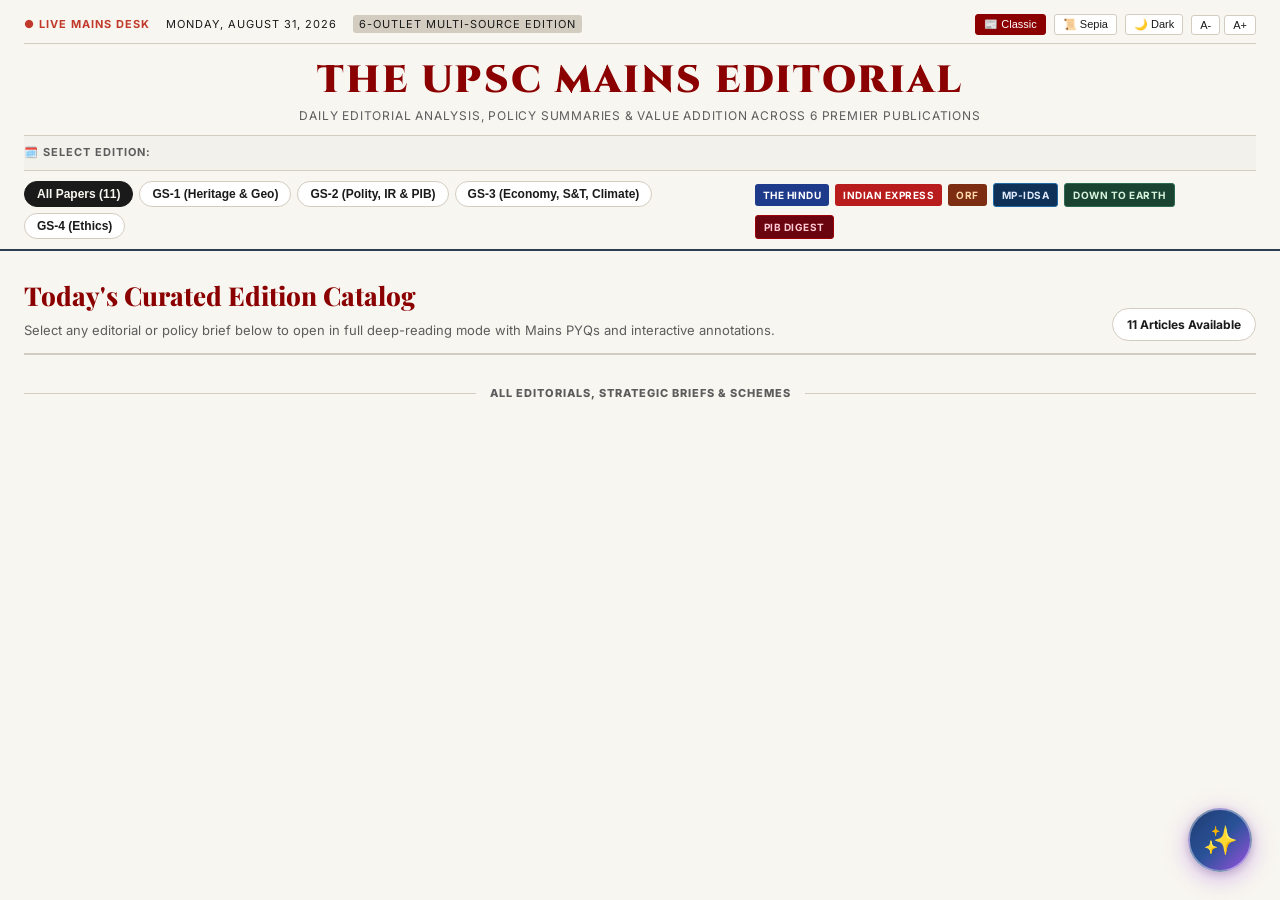
==== frontend/index.html @ e887e321 "Initial commit: UPSC Mains Editorial Desk (3,897 Prelims PYQs + 939 Mains PYQs + Multi-Source Desk)" ====
<!DOCTYPE html>
<html lang="en">
<head>
    <meta charset="UTF-8">
    <meta name="viewport" content="width=device-width, initial-scale=1.0">
    <title>THE UPSC EDITORIAL DESK | Mains Value-Addition Platform</title>
    <!-- Google Fonts: Editorial Serif & Clean Sans -->
    <link rel="preconnect" href="https://fonts.googleapis.com">
    <link rel="preconnect" href="https://fonts.gstatic.com" crossorigin>
    <link href="https://fonts.googleapis.com/css2?family=Cinzel:wght@700;900&family=Merriweather:ital,wght@0,300;0,400;0,700;1,300;1,400&family=Playfair+Display:ital,wght@0,600;0,800;0,900;1,400;1,600&family=Inter:wght@400;500;600;700&display=swap" rel="stylesheet">
    <link rel="stylesheet" href="css/styles.css">
</head>
<body class="theme-newsprint font-normal">

    <!-- Top Masthead Header -->
    <header class="masthead-container">
        <div class="masthead-top-bar">
            <div class="edition-info">
                <span class="live-indicator">● LIVE MAINS DESK</span>
                <span id="current-date">Monday, August 31, 2026</span>
                <span class="edition-tag">6-OUTLET MULTI-SOURCE EDITION</span>
            </div>
            <div class="theme-controls">
                <button class="theme-btn active" data-theme="newsprint" title="Clean Newsprint">📰 Classic</button>
                <button class="theme-btn" data-theme="sepia" title="Heritage Sepia">📜 Sepia</button>
                <button class="theme-btn" data-theme="dark" title="Midnight Dark">🌙 Dark</button>
                <div class="font-controls">
                    <button id="font-decrease" title="Decrease Font">A-</button>
                    <button id="font-increase" title="Increase Font">A+</button>
                </div>
            </div>
        </div>

        <div class="masthead-brand" id="brand-header" style="cursor: pointer;" title="Back to Home Page Catalog">
            <h1 class="newspaper-title">THE UPSC MAINS EDITORIAL</h1>
            <p class="newspaper-subtitle">Daily Editorial Analysis, Policy Summaries & Value Addition across 6 Premier Publications</p>
        </div>

        <!-- 📅 EDITION DATE CATEGORIZATION BAR -->
        <div class="date-archive-bar">
            <div class="date-archive-label">
                <span>🗓️ SELECT EDITION:</span>
            </div>
            <div class="date-tabs-container" id="date-tabs">
                <!-- Populated dynamically via app.js -->
            </div>
        </div>

        <!-- Filter & Navigation Bar -->
        <div class="masthead-nav-bar">
            <div class="gs-filter-chips">
                <button class="gs-chip active" data-gs="ALL">All Papers (<span id="total-articles-count">11</span>)</button>
                <button class="gs-chip" data-gs="GS-1">GS-1 (Heritage & Geo)</button>
                <button class="gs-chip" data-gs="GS-2">GS-2 (Polity, IR & PIB)</button>
                <button class="gs-chip" data-gs="GS-3">GS-3 (Economy, S&T, Climate)</button>
                <button class="gs-chip" data-gs="GS-4">GS-4 (Ethics)</button>
            </div>
            <div class="source-legend">
                <span class="legend-item"><span class="source-tag hindu">The Hindu</span></span>
                <span class="legend-item"><span class="source-tag ie">Indian Express</span></span>
                <span class="legend-item"><span class="source-tag orf">ORF</span></span>
                <span class="legend-item"><span class="source-tag idsa">MP-IDSA</span></span>
                <span class="legend-item"><span class="source-tag dte">Down To Earth</span></span>
                <span class="legend-item"><span class="source-tag pib">PIB Digest</span></span>
            </div>
        </div>
    </header>

    <!-- ======================================================== -->
    <!-- 🏠 VIEW 1: HOME PAGE CONTENT CATALOG LIST (DEFAULT)       -->
    <!-- ======================================================== -->
    <main id="catalog-view" class="catalog-container">
        
        <!-- Header Banner -->
        <div class="catalog-header-bar">
            <div class="catalog-title-group">
                <h2 class="catalog-heading" id="catalog-heading-date">Today's Curated Edition Catalog</h2>
                <p class="catalog-subheading">Select any editorial or policy brief below to open in full deep-reading mode with Mains PYQs and interactive annotations.</p>
            </div>
            <div class="catalog-stats-badge" id="catalog-stats-badge">
                <span>11 Articles Available</span>
            </div>
        </div>

        <!-- Hero Featured Card Slot -->
        <section id="hero-featured-card" class="hero-featured-section">
            <!-- Populated dynamically via JS -->
        </section>

        <!-- Multi-Source Editorial & Policy Grid -->
        <section class="catalog-grid-section">
            <div class="section-divider">
                <span class="divider-text">ALL EDITORIALS, STRATEGIC BRIEFS & SCHEMES</span>
            </div>
            <div id="catalog-cards-grid" class="catalog-cards-grid">
                <!-- Populated dynamically via JS -->
            </div>
        </section>
    </main>

    <!-- ======================================================== -->
    <!-- 📖 VIEW 2: FULL ARTICLE READER MODE (OPENED ON CLICK)     -->
    <!-- ======================================================== -->
    <main id="reader-view" class="reader-container" style="display: none;">
        
        <!-- Back to Catalog Navigation Bar -->
        <div class="reader-nav-header">
            <button id="back-to-catalog-btn" class="back-btn">
                <span>← Back to Edition Catalog</span>
            </button>
            <div class="reader-breadcrumbs">
                <span id="reader-breadcrumb-source">The Hindu</span> / 
                <span id="reader-breadcrumb-gs">GS-2</span>
            </div>
            <div class="reader-quick-actions">
                <button id="toggle-reader-dock-btn" class="drawer-toggle-btn">📑 Mains Dock (<span id="pyq-count-badge">3</span> PYQs)</button>
            </div>
        </div>

        <div class="reader-content-layout">
            
            <!-- Center: Full Article Body -->
            <article class="reader-main-column">
                <div class="article-header">
                    <div class="reader-top-meta">
                        <span id="reader-source-tag" class="source-tag hindu">The Hindu</span>
                        <div class="gs-badge-pill gs-2" id="lead-gs-badge">GS-2: International Relations</div>
                    </div>
                    <h1 class="lead-headline" id="lead-title">Loading editorial...</h1>
                    <h2 class="lead-subdeck" id="lead-subtitle"></h2>
                    <div class="article-byline">
                        <span class="byline-author" id="lead-author"></span>
                        <span class="byline-source" id="lead-source"></span>
                        <span class="byline-date" id="lead-date"></span>
                    </div>
                </div>

                <!-- Body Content -->
                <div class="editorial-body" id="lead-content">
                    <!-- Paragraphs rendered with in-line interactive hover annotations -->
                </div>

                <!-- Bottom Navigation -->
                <div class="reader-bottom-nav">
                    <button id="prev-article-btn" class="nav-article-btn">← Previous Article</button>
                    <button id="reader-back-btn-bottom" class="nav-article-btn center-back">Return to Catalog Index</button>
                    <button id="next-article-btn" class="nav-article-btn">Next Article →</button>
                </div>
            </article>

            <!-- Right: Mains Value-Addition Dock -->
            <aside class="reader-enrichment-dock" id="mains-dock">
                
                <!-- Tab Controls -->
                <div class="dock-tabs">
                    <button class="dock-tab active" data-tab="pyqs">🎯 Mains PYQs</button>
                    <button class="dock-tab" data-tab="prelims">💡 Prelims MCQs</button>
                    <button class="dock-tab" data-tab="answers">✍️ Model Answer</button>
                    <button class="dock-tab" data-tab="stats">📊 Key Data</button>
                    <button class="dock-tab" data-tab="notes">📝 Notes</button>
                </div>

                <div class="dock-content-pane">
                    
                    <!-- TAB 1: Linked Mains PYQs -->
                    <div class="dock-pane active" id="pane-pyqs">
                        <div class="pane-header">
                            <span class="pane-title">Directly Linked Mains PYQs (2013-2025)</span>
                        </div>
                        <div id="dock-pyq-list" class="pyq-items-container">
                            <!-- Injected dynamically -->
                        </div>
                    </div>

                    
                    <!-- TAB: Matching Prelims MCQs -->
                    <div class="dock-pane" id="pane-prelims">
                        <div class="pane-header">
                            <span class="pane-title">Matching Prelims PYQs (1995–2025)</span>
                        </div>
                        <div id="dock-prelims-list" class="pyq-items-container">
                            <!-- Injected dynamically via Hybrid Search -->
                        </div>
                    </div>

                    <!-- TAB 2: Mains Answer Framework -->
                    <div class="dock-pane" id="pane-answers">
                        <div class="pane-header">
                            <span class="pane-title">150 / 250-Word Mains Framework</span>
                        </div>
                        <div class="answer-framework-box">
                            <div class="framework-section">
                                <h4 class="fw-title">🎯 Introduction (Definition / Context):</h4>
                                <p class="fw-text" id="fw-intro">Highlight the core geopolitical/constitutional issue citing current context.</p>
                            </div>
                            <div class="framework-section">
                                <h4 class="fw-title">⚖️ Arguments in Favor / Key Drivers:</h4>
                                <ul class="fw-list" id="fw-args">
                                    <li>Strategic necessity of multi-alignment and domestic capacity building.</li>
                                    <li>Institutional resilience against asymmetric dependency.</li>
                                </ul>
                            </div>
                            <div class="framework-section">
                                <h4 class="fw-title">⚠️ Counter-Arguments / Challenges:</h4>
                                <ul class="fw-list" id="fw-challenges">
                                    <li>Industrial fragmentation and fiscal bottlenecks.</li>
                                </ul>
                            </div>
                            <div class="framework-section">
                                <h4 class="fw-title">🚀 Way Forward (Committee / Policy Hook):</h4>
                                <p class="fw-text" id="fw-wayforward">Harmonize multilateral partnerships with proactive indigenization.</p>
                            </div>
                        </div>
                    </div>

                    <!-- TAB 3: Curated Statistics & Data Points -->
                    <div class="dock-pane" id="pane-stats">
                        <div class="pane-header">
                            <span class="pane-title">Factual Citations & Quotes</span>
                        </div>
                        <div id="dock-stats-list" class="stats-items-container">
                            <!-- Injected dynamically -->
                        </div>
                    </div>

                    <!-- TAB 4: Personal Aspirant Notes -->
                    <div class="dock-pane" id="pane-notes">
                        <div class="pane-header">
                            <span class="pane-title">Personal Value Addition Notes</span>
                        </div>
                        <textarea id="note-input" placeholder="Jot down quotes, committee references, or exam hooks from this editorial..." rows="4"></textarea>
                        <button id="save-note-btn" class="save-note-action">Save to Revision Vault</button>
                        <div id="saved-notes-list" class="saved-notes-container"></div>
                    </div>
                </div>
            </aside>
        </div>
    </main>

    <!-- Floating Definition Popover (for in-line hover engine) -->
    <div id="concept-popover" class="concept-popover-card" style="display: none;">
        <div class="popover-header">
            <span class="popover-tag" id="popover-category">CONCEPT</span>
            <span class="popover-term" id="popover-term">Term</span>
        </div>
        <p class="popover-def" id="popover-def">Definition</p>
        <div class="popover-upsc-box">
            <span class="upsc-label">UPSC Mains Context:</span>
            <p class="popover-context" id="popover-context"></p>
        </div>
    </div>

    <!-- Floating Text Selection Toolbar -->
    <div id="selection-toolbar" class="selection-toolbar-menu" style="display: none;">
        <button class="toolbar-btn" id="tool-explain" title="Explain Concept">💡 Explain</button>
        <button class="toolbar-btn" id="tool-highlight" title="Highlight Yellow">🖍️ Highlight</button>
        <button class="toolbar-btn" id="tool-answer" title="Draft Answer">✍️ 150-Word Answer</button>
        <button class="toolbar-btn" id="tool-note" title="Add Note">📝 Note</button>
    </div>

    
    <!-- 🌟 BIG ROUND ANDROID-GEMINI STYLE AI ACTION BUTTON (FAB) -->
    <div id="gemini-dossier-fab" class="gemini-round-fab" title="Generate AIR-1 Topper Answer Dossier">
        <div class="fab-sparkle-icon">✨</div>
        <span class="fab-hover-text">AIR-1 AI Dossier</span>
    </div>

    <!-- 📑 SLIDE-IN AI TOPPER DOSSIER MODAL -->
    <div id="ai-dossier-modal" class="ai-modal-overlay" style="display: none;">
        <div class="ai-modal-card">
            <div class="ai-modal-header">
                <div class="modal-title-group">
                    <span class="ai-badge-glowing">✨ CHIEF EXAMINER AI</span>
                    <h3 class="modal-main-title">AIR-1 UPSC Mains Answer & Enrichment Dossier</h3>
                </div>
                <div class="modal-action-buttons">
                    <button id="download-dossier-pdf-btn" class="modal-action-btn pdf-btn" title="Download Printable PDF">📥 Download 1-Page PDF</button>
                    <button id="close-dossier-modal-btn" class="modal-action-btn close-btn" title="Close">✕</button>
                </div>
            </div>
            <div class="ai-modal-body" id="dossier-result-content">
                <!-- Injected via AiDossierEngine -->
            </div>
        </div>
    </div>

    
    <!-- 📊 SLEEK AI TOKEN USAGE & QUOTA ANALYTICS DASHBOARD MODAL -->
    <div id="token-dashboard-modal" class="ai-modal-overlay" style="display: none;">
        <div class="ai-modal-card token-dashboard-card">
            <div class="ai-modal-header">
                <div class="modal-title-group">
                    <span class="ai-badge-glowing">📊 REAL-TIME AI ANALYTICS</span>
                    <h3 class="modal-main-title">Gemini AI Token & Quota Consumption Dashboard</h3>
                </div>
                <div class="modal-action-buttons">
                    <button id="reset-token-log-btn" class="modal-action-btn close-btn" title="Reset History">🗑️ Reset Log</button>
                    <button id="close-token-modal-btn" class="modal-action-btn" title="Close">✕</button>
                </div>
            </div>
            <div class="ai-modal-body">
                
                <!-- Stat Metric Cards -->
                <div class="token-stats-grid">
                    <div class="token-stat-card">
                        <span class="stat-card-label">🔥 Total Tokens Used</span>
                        <div class="stat-card-val" id="stat-total-tokens">0</div>
                        <span class="stat-card-sub">Cumulative across summaries</span>
                    </div>
                    <div class="token-stat-card">
                        <span class="stat-card-label">📥 Prompt / Input Tokens</span>
                        <div class="stat-card-val" id="stat-prompt-tokens">0</div>
                        <span class="stat-card-sub">Editorial text & syllabus RAG</span>
                    </div>
                    <div class="token-stat-card">
                        <span class="stat-card-label">📤 Output / Generated</span>
                        <div class="stat-card-val" id="stat-output-tokens">0</div>
                        <span class="stat-card-sub">AIR-1 Model Answer words</span>
                    </div>
                    <div class="token-stat-card highlight">
                        <span class="stat-card-label">🛡️ pgvector RAG Saved</span>
                        <div class="stat-card-val text-green" id="stat-saved-tokens">0</div>
                        <span class="stat-card-sub">Tokens saved via local vector DB</span>
                    </div>
                    <div class="token-stat-card">
                        <span class="stat-card-label">💰 Estimated Cost</span>
                        <div class="stat-card-val text-blue" id="stat-est-cost">$0.00000</div>
                        <span class="stat-card-sub">Gemini 1.5 Flash standard tier</span>
                    </div>
                </div>

                <!-- Daily Free Quota Bar -->
                <div class="quota-progress-container">
                    <div class="quota-header">
                        <span class="quota-title">⚡ Daily Gemini Quota Consumption</span>
                        <span class="quota-percent" id="stat-quota-text">0.00% of 1,000,000 Daily Limit</span>
                    </div>
                    <div class="progress-track">
                        <div class="progress-fill" id="stat-quota-bar" style="width: 1%;"></div>
                    </div>
                </div>

                <!-- History Table -->
                <div class="history-table-section">
                    <h4 class="table-section-title">📜 Per-Summary Token Audit History:</h4>
                    <div class="table-responsive-box">
                        <table class="token-history-table">
                            <thead>
                                <tr>
                                    <th>Timestamp</th>
                                    <th>Editorial / Target Topic</th>
                                    <th style="text-align:right;">Input</th>
                                    <th style="text-align:right;">Output</th>
                                    <th style="text-align:right;">Total</th>
                                    <th>Engine Mode</th>
                                </tr>
                            </thead>
                            <tbody id="token-history-tbody">
                                <!-- Dynamic rows -->
                            </tbody>
                        </table>
                    </div>
                </div>

            </div>
        </div>
    </div>

    <!-- Scripts -->
    <script src="js/api.js"></script>
    <script src="js/hoverEngine.js"></script>
    <script src="js/mainsDrawer.js"></script>
    <script src="js/readerEngine.js"></script>
    <script src="js/aiConfig.js"></script>
    <script src="js/aiTokenTracker.js"></script>
    <script src="js/aiDossierEngine.js"></script>
    <script src="js/app.js"></script>
</body>
</html>
---- frontend/css/styles.css ----
/* ==========================================================================
   THE UPSC EDITORIAL DESK — MASTER STYLESHEET
   Styles for:
     1. Date Archive Tabs & GS Paper Navigation
     2. Home Content Catalog Grid View (Default)
     3. Dedicated Article Reader View (Opened on Click)
     4. In-Line Interactive Concept Annotations & Popovers
     5. Right Mains Value-Addition Dock
   ========================================================================== */

:root {
    --bg-page: #f8f6f0;
    --bg-card: #ffffff;
    --bg-card-hover: #faf8f3;
    --text-main: #1a1a1a;
    --text-muted: #5c5c5c;
    --text-subdeck: #383838;
    --border-main: #d3ccc0;
    --border-light: #e5dfd5;
    --border-accent: #2c3e50;
    
    --primary-color: #8b0000;      /* Deep Editorial Crimson */
    --accent-gold: #b38600;
    --accent-blue: #1e3a8a;
    --accent-green: #14532d;
    --accent-navy: #0f3057;

    --font-headline: 'Playfair Display', Georgia, serif;
    --font-masthead: 'Cinzel', Times, serif;
    --font-body: 'Merriweather', Georgia, serif;
    --font-sans: 'Inter', -apple-system, BlinkMacSystemFont, "Segoe UI", Roboto, sans-serif;
}

/* Theme: Heritage Sepia */
body.theme-sepia {
    --bg-page: #f4ecd8;
    --bg-card: #fdf6e2;
    --bg-card-hover: #f7eed2;
    --text-main: #2b261f;
    --text-muted: #6b6357;
    --border-main: #d8cca8;
}

/* Theme: Midnight Dark */
body.theme-dark {
    --bg-page: #12161a;
    --bg-card: #1b2127;
    --bg-card-hover: #222a32;
    --text-main: #e2e8f0;
    --text-muted: #94a3b8;
    --text-subdeck: #cbd5e1;
    --border-main: #334155;
    --border-light: #1e293b;
    --border-accent: #64748b;
    --primary-color: #f87171;
}

/* Base Global Reset */
* {
    box-sizing: border-box;
    margin: 0;
    padding: 0;
}

body {
    background-color: var(--bg-page);
    color: var(--text-main);
    font-family: var(--font-sans);
    line-height: 1.6;
    transition: background-color 0.25s ease, color 0.25s ease;
}

/* ==========================================================================
   MASTHEAD & HEADER
   ========================================================================== */
.masthead-container {
    max-width: 1380px;
    margin: 0 auto;
    padding: 14px 24px 0;
    border-bottom: 2px solid var(--border-accent);
}

.masthead-top-bar {
    display: flex;
    justify-content: space-between;
    align-items: center;
    padding-bottom: 8px;
    border-bottom: 1px solid var(--border-main);
    font-size: 11px;
    letter-spacing: 1px;
    text-transform: uppercase;
}

.live-indicator {
    color: #c0392b;
    font-weight: 700;
    margin-right: 12px;
    animation: blinker 1.8s linear infinite;
}

@keyframes blinker {
    50% { opacity: 0.3; }
}

.edition-tag {
    margin-left: 12px;
    padding: 2px 6px;
    background: var(--border-main);
    border-radius: 3px;
}

.theme-controls {
    display: flex;
    align-items: center;
    gap: 8px;
}

.theme-btn, .font-controls button {
    background: var(--bg-card);
    border: 1px solid var(--border-main);
    color: var(--text-main);
    padding: 3px 8px;
    font-size: 11px;
    border-radius: 3px;
    cursor: pointer;
}

.theme-btn.active {
    background: var(--primary-color);
    color: #ffffff;
    border-color: var(--primary-color);
}

.masthead-brand {
    text-align: center;
    padding: 16px 0 10px;
}

.newspaper-title {
    font-family: var(--font-masthead);
    font-size: 38px;
    font-weight: 900;
    letter-spacing: 2px;
    color: var(--primary-color);
    line-height: 1.1;
}

.newspaper-subtitle {
    font-family: var(--font-sans);
    font-size: 12px;
    color: var(--text-muted);
    letter-spacing: 0.8px;
    margin-top: 4px;
    text-transform: uppercase;
}

/* 📅 Date Archive Tabs Bar */
.date-archive-bar {
    display: flex;
    align-items: center;
    gap: 12px;
    padding: 8px 0;
    border-top: 1px solid var(--border-main);
    border-bottom: 1px solid var(--border-main);
    background: rgba(0,0,0,0.02);
}

.date-archive-label {
    font-size: 11px;
    font-weight: 700;
    letter-spacing: 1px;
    color: var(--text-muted);
    white-space: nowrap;
}

.date-tabs-container {
    display: flex;
    gap: 8px;
    overflow-x: auto;
    padding-bottom: 2px;
}

.date-tab {
    display: inline-flex;
    align-items: center;
    gap: 6px;
    padding: 4px 12px;
    background: var(--bg-card);
    border: 1px solid var(--border-main);
    border-radius: 16px;
    font-size: 11px;
    cursor: pointer;
    transition: all 0.2s ease;
    white-space: nowrap;
    color: var(--text-main);
}

.date-tab.active {
    background: var(--primary-color);
    color: #ffffff;
    border-color: var(--primary-color);
    font-weight: 700;
}

.date-tab .tab-count {
    background: rgba(0,0,0,0.1);
    padding: 1px 6px;
    border-radius: 10px;
    font-size: 10px;
}

.date-tab.active .tab-count {
    background: rgba(255,255,255,0.25);
    color: #ffffff;
}

/* Nav & Filter Bar */
.masthead-nav-bar {
    display: flex;
    justify-content: space-between;
    align-items: center;
    padding: 10px 0;
}

.gs-filter-chips {
    display: flex;
    gap: 6px;
    flex-wrap: wrap;
}

.gs-chip {
    padding: 5px 12px;
    background: var(--bg-card);
    border: 1px solid var(--border-main);
    border-radius: 14px;
    font-size: 12px;
    font-weight: 600;
    color: var(--text-main);
    cursor: pointer;
    transition: all 0.2s ease;
}

.gs-chip.active {
    background: var(--text-main);
    color: var(--bg-page);
    border-color: var(--text-main);
}

.source-legend {
    display: flex;
    gap: 6px;
    align-items: center;
    flex-wrap: wrap;
}

/* Source Badges */
.source-tag {
    font-size: 10px;
    font-weight: 700;
    padding: 3px 8px;
    border-radius: 3px;
    text-transform: uppercase;
    letter-spacing: 0.5px;
    display: inline-block;
}

.source-tag.hindu { background: #1e3a8a; color: #ffffff; }
.source-tag.ie { background: #b91c1c; color: #ffffff; }
.source-tag.orf { background: #7c2d12; color: #fed7aa; }
.source-tag.idsa { background: #0f3057; color: #e0eafc; border: 1px solid #1f6aa5; }
.source-tag.dte { background: #1b4332; color: #d8f3dc; border: 1px solid #2d6a4f; }
.source-tag.pib { background: #6a040f; color: #ffccd5; border: 1px solid #9d0208; }

/* GS Badge Pills */
.gs-badge-pill {
    display: inline-block;
    padding: 3px 8px;
    border-radius: 3px;
    font-size: 11px;
    font-weight: 700;
    text-transform: uppercase;
    letter-spacing: 0.5px;
    margin-right: 6px;
}

.gs-badge-pill.gs1 { background: #e0e7ff; color: #3730a3; }
.gs-badge-pill.gs2 { background: #dbeafe; color: #1e40af; }
.gs-badge-pill.gs3 { background: #dcfce7; color: #166534; }
.gs-badge-pill.gs4 { background: #fef3c7; color: #92400e; }

/* ==========================================================================
   🏠 VIEW 1: HOME CONTENT CATALOG GRID
   ========================================================================== */
.catalog-container {
    max-width: 1380px;
    margin: 24px auto 60px;
    padding: 0 24px;
}

.catalog-header-bar {
    display: flex;
    justify-content: space-between;
    align-items: flex-end;
    margin-bottom: 20px;
    padding-bottom: 12px;
    border-bottom: 2px solid var(--border-main);
}

.catalog-heading {
    font-family: var(--font-headline);
    font-size: 26px;
    font-weight: 800;
    color: var(--primary-color);
}

.catalog-subheading {
    font-size: 13px;
    color: var(--text-muted);
    margin-top: 4px;
}

.catalog-stats-badge {
    background: var(--bg-card);
    border: 1px solid var(--border-main);
    padding: 6px 14px;
    border-radius: 20px;
    font-size: 12px;
    font-weight: 700;
    color: var(--text-main);
}

/* Hero Feature Card */
.hero-featured-section {
    margin-bottom: 30px;
}

.hero-card {
    background: var(--bg-card);
    border: 2px solid var(--border-main);
    border-radius: 6px;
    padding: 28px 32px;
    cursor: pointer;
    transition: transform 0.2s ease, box-shadow 0.2s ease, border-color 0.2s ease;
    box-shadow: 0 3px 12px rgba(0,0,0,0.04);
}

.hero-card:hover {
    transform: translateY(-2px);
    box-shadow: 0 8px 24px rgba(0,0,0,0.08);
    border-color: var(--primary-color);
}

.hero-top-badges {
    display: flex;
    align-items: center;
    gap: 10px;
    margin-bottom: 12px;
}

.hero-tag-lead {
    background: #d97706;
    color: #ffffff;
    font-size: 10px;
    font-weight: 800;
    padding: 3px 8px;
    border-radius: 3px;
    letter-spacing: 0.8px;
}

.hero-headline {
    font-family: var(--font-headline);
    font-size: 32px;
    font-weight: 900;
    line-height: 1.25;
    margin-bottom: 10px;
    color: var(--text-main);
}

.hero-subdeck {
    font-family: var(--font-body);
    font-size: 16px;
    font-style: italic;
    color: var(--text-subdeck);
    margin-bottom: 16px;
    line-height: 1.5;
}

.hero-snippet {
    font-family: var(--font-sans);
    font-size: 14px;
    color: var(--text-muted);
    line-height: 1.6;
    margin-bottom: 18px;
}

.hero-byline-bar {
    display: flex;
    justify-content: space-between;
    align-items: center;
    padding-top: 14px;
    border-top: 1px solid var(--border-light);
    font-size: 12px;
    color: var(--text-muted);
}

.read-action-link {
    font-weight: 700;
    color: var(--primary-color);
    display: flex;
    align-items: center;
    gap: 4px;
}

/* Multi-Card Grid */
.section-divider {
    display: flex;
    align-items: center;
    margin: 24px 0 18px;
}

.section-divider::before, .section-divider::after {
    content: "";
    flex: 1;
    height: 1px;
    background: var(--border-main);
}

.divider-text {
    padding: 0 14px;
    font-size: 11px;
    font-weight: 800;
    letter-spacing: 1px;
    color: var(--text-muted);
}

.catalog-cards-grid {
    display: grid;
    grid-template-columns: repeat(auto-fill, minmax(380px, 1fr));
    gap: 20px;
}

.catalog-card {
    background: var(--bg-card);
    border: 1px solid var(--border-main);
    border-radius: 6px;
    padding: 20px;
    display: flex;
    flex-direction: column;
    justify-content: space-between;
    cursor: pointer;
    transition: transform 0.2s ease, box-shadow 0.2s ease, border-color 0.2s ease;
}

.catalog-card:hover {
    transform: translateY(-2px);
    box-shadow: 0 6px 18px rgba(0,0,0,0.06);
    border-color: var(--primary-color);
}

.catalog-card-top {
    display: flex;
    justify-content: space-between;
    align-items: center;
    margin-bottom: 10px;
}

.catalog-slot-pill {
    font-size: 9px;
    font-weight: 800;
    letter-spacing: 0.5px;
    color: var(--text-muted);
    background: rgba(0,0,0,0.04);
    padding: 2px 6px;
    border-radius: 3px;
}

.catalog-card-headline {
    font-family: var(--font-headline);
    font-size: 18px;
    font-weight: 700;
    line-height: 1.35;
    margin-bottom: 8px;
    color: var(--text-main);
}

.catalog-card-snippet {
    font-family: var(--font-sans);
    font-size: 13px;
    color: var(--text-muted);
    line-height: 1.5;
    margin-bottom: 14px;
    flex-grow: 1;
}

.catalog-card-footer {
    display: flex;
    justify-content: space-between;
    align-items: center;
    padding-top: 10px;
    border-top: 1px solid var(--border-light);
    font-size: 11px;
    color: var(--text-muted);
}

/* ==========================================================================
   📖 VIEW 2: ARTICLE READER MODE
   ========================================================================== */
.reader-container {
    max-width: 1380px;
    margin: 18px auto 60px;
    padding: 0 24px;
}

.reader-nav-header {
    display: flex;
    justify-content: space-between;
    align-items: center;
    padding-bottom: 14px;
    margin-bottom: 24px;
    border-bottom: 1px solid var(--border-main);
}

.back-btn {
    background: var(--bg-card);
    border: 1px solid var(--border-main);
    color: var(--primary-color);
    font-weight: 700;
    padding: 8px 16px;
    border-radius: 4px;
    font-size: 13px;
    cursor: pointer;
    transition: all 0.2s ease;
}

.back-btn:hover {
    background: var(--primary-color);
    color: #ffffff;
    border-color: var(--primary-color);
}

.reader-breadcrumbs {
    font-size: 12px;
    font-weight: 600;
    color: var(--text-muted);
}

.reader-content-layout {
    display: grid;
    grid-template-columns: 2fr 1fr;
    gap: 32px;
    align-items: flex-start;
}

.reader-main-column {
    background: var(--bg-card);
    border: 1px solid var(--border-main);
    border-radius: 6px;
    padding: 36px 42px;
    box-shadow: 0 2px 10px rgba(0,0,0,0.03);
}

.reader-top-meta {
    display: flex;
    align-items: center;
    gap: 8px;
    margin-bottom: 12px;
}

.lead-headline {
    font-family: var(--font-headline);
    font-size: 34px;
    font-weight: 900;
    line-height: 1.25;
    margin-bottom: 10px;
}

.lead-subdeck {
    font-family: var(--font-body);
    font-size: 18px;
    font-style: italic;
    color: var(--text-subdeck);
    margin-bottom: 18px;
    line-height: 1.5;
}

.article-byline {
    display: flex;
    gap: 16px;
    font-size: 12px;
    color: var(--text-muted);
    padding-bottom: 18px;
    border-bottom: 1px solid var(--border-main);
    margin-bottom: 24px;
}

/* Editorial Body & Dropcaps */
.editorial-body p {
    font-family: var(--font-body);
    font-size: 16px;
    line-height: 1.8;
    margin-bottom: 20px;
    color: var(--text-main);
}

.editorial-body p.dropcap::first-letter {
    font-family: var(--font-headline);
    font-size: 52px;
    float: left;
    line-height: 0.8;
    padding-right: 8px;
    padding-top: 4px;
    font-weight: 900;
    color: var(--primary-color);
}

.reader-bottom-nav {
    display: flex;
    justify-content: space-between;
    align-items: center;
    margin-top: 40px;
    padding-top: 20px;
    border-top: 1px solid var(--border-main);
}

.nav-article-btn {
    background: var(--bg-card);
    border: 1px solid var(--border-main);
    color: var(--text-main);
    padding: 8px 16px;
    border-radius: 4px;
    font-size: 12px;
    font-weight: 600;
    cursor: pointer;
}

.nav-article-btn.center-back {
    background: var(--primary-color);
    color: #ffffff;
    border-color: var(--primary-color);
}

/* ==========================================================================
   MAINS ENRICHMENT DOCK (RIGHT)
   ========================================================================== */
.reader-enrichment-dock {
    background: var(--bg-card);
    border: 1px solid var(--border-main);
    border-radius: 6px;
    padding: 16px;
    position: sticky;
    top: 20px;
}

.dock-tabs {
    display: flex;
    border-bottom: 1px solid var(--border-main);
    margin-bottom: 14px;
}

.dock-tab {
    flex: 1;
    padding: 8px 4px;
    background: transparent;
    border: none;
    border-bottom: 2px solid transparent;
    font-size: 11px;
    font-weight: 700;
    color: var(--text-muted);
    cursor: pointer;
}

.dock-tab.active {
    color: var(--primary-color);
    border-bottom-color: var(--primary-color);
}

.dock-pane {
    display: none;
}

.dock-pane.active {
    display: block;
}

.pane-title {
    font-size: 12px;
    font-weight: 800;
    color: var(--text-main);
    margin-bottom: 12px;
    display: block;
    text-transform: uppercase;
}

/* PYQ Item Card */
.pyq-item-card {
    background: rgba(0,0,0,0.02);
    border-left: 3px solid var(--primary-color);
    padding: 10px 12px;
    margin-bottom: 12px;
    border-radius: 0 4px 4px 0;
}

.pyq-meta-tag {
    font-size: 10px;
    font-weight: 800;
    color: var(--primary-color);
    margin-bottom: 4px;
}

.pyq-question-text {
    font-size: 12px;
    line-height: 1.5;
    color: var(--text-main);
    margin-bottom: 6px;
}

.pyq-hints {
    font-size: 11px;
    color: var(--text-muted);
    background: var(--bg-card);
    padding: 6px;
    border-radius: 3px;
}

/* Floating Concept Popover */
.concept-popover-card {
    position: absolute;
    z-index: 10000;
    background: var(--bg-card);
    border: 1px solid var(--primary-color);
    border-radius: 6px;
    padding: 14px 16px;
    max-width: 320px;
    box-shadow: 0 6px 20px rgba(0,0,0,0.15);
    font-size: 12px;
}

.popover-tag {
    font-size: 9px;
    font-weight: 800;
    background: var(--primary-color);
    color: #ffffff;
    padding: 2px 6px;
    border-radius: 2px;
}

.popover-term {
    font-weight: 800;
    font-size: 13px;
    margin-left: 6px;
}

.popover-def {
    margin: 8px 0;
    color: var(--text-main);
    line-height: 1.4;
}

.popover-upsc-box {
    background: rgba(0,0,0,0.03);
    padding: 6px 8px;
    border-radius: 4px;
    border-left: 2px solid var(--accent-gold);
}

.upsc-label {
    font-weight: 700;
    font-size: 10px;
    color: var(--accent-gold);
    display: block;
}

/* In-line Annotated Token */
.annotated-token {
    border-bottom: 1.5px dotted var(--primary-color);
    background: rgba(139, 0, 0, 0.06);
    cursor: help;
    font-weight: 600;
    padding: 0 2px;
    border-radius: 2px;
}

/* Floating Selection Toolbar */
.selection-toolbar-menu {
    position: absolute;
    z-index: 10000;
    background: #1e293b;
    border-radius: 6px;
    padding: 4px;
    display: flex;
    gap: 4px;
    box-shadow: 0 4px 14px rgba(0,0,0,0.25);
}

.toolbar-btn {
    background: transparent;
    border: none;
    color: #ffffff;
    padding: 4px 8px;
    font-size: 11px;
    font-weight: 600;
    cursor: pointer;
    border-radius: 4px;
}

.toolbar-btn:hover {
    background: #334155;
}

@media (max-width: 900px) {
    .reader-content-layout {
        grid-template-columns: 1fr;
    }
    .catalog-cards-grid {
        grid-template-columns: 1fr;
    }
}

/* 🔗 Original Source Link Styling */
.source-external-pill {
    display: inline-flex;
    align-items: center;
    gap: 4px;
    background: rgba(0,0,0,0.05);
    border: 1px solid var(--border-main);
    color: var(--primary-color);
    font-size: 11px;
    font-weight: 700;
    padding: 3px 10px;
    border-radius: 12px;
    text-decoration: none;
    transition: all 0.2s ease;
    margin-left: auto;
}

.source-external-pill:hover {
    background: var(--primary-color);
    color: #ffffff;
    border-color: var(--primary-color);
}

.card-source-link {
    display: inline-flex;
    align-items: center;
    background: rgba(0,0,0,0.04);
    border: 1px solid var(--border-light);
    color: var(--text-muted);
    font-size: 10px;
    font-weight: 700;
    padding: 2px 6px;
    border-radius: 4px;
    text-decoration: none;
    transition: all 0.2s ease;
}

.card-source-link:hover {
    background: var(--primary-color);
    color: #ffffff;
    border-color: var(--primary-color);
}

/* ==========================================================================
   🌟 BIG ROUND ANDROID-GEMINI STYLE FAB & AI DOSSIER MODAL
   ========================================================================== */
.gemini-round-fab {
    position: fixed;
    bottom: 28px;
    right: 28px;
    width: 64px;
    height: 64px;
    border-radius: 50%;
    background: linear-gradient(135deg, #1e3c72 0%, #2a5298 50%, #9b51e0 100%);
    box-shadow: 0 6px 24px rgba(155, 81, 224, 0.4), 0 2px 8px rgba(0, 0, 0, 0.2);
    display: flex;
    align-items: center;
    justify-content: center;
    cursor: pointer;
    z-index: 9999;
    transition: all 0.3s cubic-bezier(0.175, 0.885, 0.32, 1.275);
    border: 2px solid rgba(255, 255, 255, 0.4);
}

.gemini-round-fab:hover {
    transform: scale(1.1) rotate(5deg);
    box-shadow: 0 10px 32px rgba(155, 81, 224, 0.6), 0 4px 12px rgba(0, 0, 0, 0.3);
}

.fab-sparkle-icon {
    font-size: 28px;
    animation: sparkle-pulse 2s infinite ease-in-out;
}

@keyframes sparkle-pulse {
    0%, 100% { transform: scale(1); filter: drop-shadow(0 0 2px #ffffff); }
    50% { transform: scale(1.15); filter: drop-shadow(0 0 8px #ffd700); }
}

.fab-hover-text {
    position: absolute;
    right: 74px;
    background: #1e293b;
    color: #ffffff;
    padding: 6px 12px;
    border-radius: 20px;
    font-size: 11px;
    font-weight: 700;
    white-space: nowrap;
    opacity: 0;
    pointer-events: none;
    transition: opacity 0.2s ease, transform 0.2s ease;
    transform: translateX(10px);
    box-shadow: 0 4px 12px rgba(0,0,0,0.2);
}

.gemini-round-fab:hover .fab-hover-text {
    opacity: 1;
    transform: translateX(0);
}

/* Modal Overlay */
.ai-modal-overlay {
    position: fixed;
    top: 0;
    left: 0;
    width: 100vw;
    height: 100vh;
    background: rgba(0, 0, 0, 0.6);
    backdrop-filter: blur(4px);
    z-index: 10000;
    display: flex;
    align-items: center;
    justify-content: center;
    padding: 20px;
}

.ai-modal-card {
    background: var(--bg-card);
    width: 100%;
    max-width: 820px;
    max-height: 90vh;
    border-radius: 12px;
    border: 1px solid var(--border-main);
    box-shadow: 0 16px 48px rgba(0, 0, 0, 0.25);
    display: flex;
    flex-direction: column;
    overflow: hidden;
    animation: modal-slide-up 0.3s ease;
}

@keyframes modal-slide-up {
    from { opacity: 0; transform: translateY(20px); }
    to { opacity: 1; transform: translateY(0); }
}

.ai-modal-header {
    display: flex;
    justify-content: space-between;
    align-items: center;
    padding: 16px 24px;
    background: var(--bg-page);
    border-bottom: 1px solid var(--border-main);
}

.ai-badge-glowing {
    background: linear-gradient(135deg, #9b51e0, #1e3c72);
    color: #ffffff;
    font-size: 10px;
    font-weight: 800;
    padding: 2px 8px;
    border-radius: 10px;
    letter-spacing: 0.8px;
}

.modal-main-title {
    font-family: var(--font-headline);
    font-size: 18px;
    font-weight: 800;
    margin-top: 4px;
}

.modal-action-buttons {
    display: flex;
    gap: 8px;
}

.modal-action-btn {
    padding: 6px 14px;
    border-radius: 6px;
    font-size: 12px;
    font-weight: 700;
    cursor: pointer;
    border: 1px solid var(--border-main);
    background: var(--bg-card);
    color: var(--text-main);
    transition: all 0.2s ease;
}

.modal-action-btn.pdf-btn {
    background: var(--primary-color);
    color: #ffffff;
    border-color: var(--primary-color);
}

.modal-action-btn.close-btn:hover {
    background: #ef4444;
    color: #ffffff;
    border-color: #ef4444;
}

.ai-modal-body {
    padding: 24px 28px;
    overflow-y: auto;
    font-family: var(--font-body);
    font-size: 14px;
    line-height: 1.7;
}

/* Topper Dossier Content Styles */
.topper-dossier-card {
    background: var(--bg-card);
}

.dossier-header-badge {
    display: flex;
    gap: 8px;
    margin-bottom: 16px;
}

.mode-tag { background: #1e3a8a; color: #fff; font-size: 10px; font-weight: 800; padding: 2px 8px; border-radius: 3px; }
.marks-tag { background: #b45309; color: #fff; font-size: 10px; font-weight: 800; padding: 2px 8px; border-radius: 3px; }
.source-tag-pill { background: #1b4332; color: #d8f3dc; font-size: 10px; font-weight: 800; padding: 2px 8px; border-radius: 3px; }

.pyq-target-box {
    background: rgba(0,0,0,0.03);
    border-left: 4px solid var(--primary-color);
    padding: 12px 16px;
    border-radius: 0 6px 6px 0;
    margin-bottom: 20px;
}

.pyq-label { font-size: 11px; font-weight: 800; color: var(--primary-color); display: block; margin-bottom: 4px; }
.pyq-text { font-size: 13px; font-weight: 600; color: var(--text-main); }

.dossier-section {
    margin-bottom: 18px;
}

.section-badge {
    font-size: 12px;
    font-weight: 800;
    color: var(--primary-color);
    margin-bottom: 6px;
    letter-spacing: 0.5px;
}

.data-anchor-list, .bullet-subpoints {
    list-style: none;
    padding-left: 0;
}

.data-anchor-list li, .bullet-subpoints li {
    font-size: 13px;
    margin-bottom: 6px;
    padding-left: 12px;
    position: relative;
}

.mains-diagram-box {
    background: #0f172a;
    color: #38bdf8;
    padding: 10px 14px;
    border-radius: 6px;
    font-family: monospace;
    font-size: 12px;
    margin: 8px 0;
}

.dossier-audit-footer {
    display: flex;
    justify-content: space-between;
    align-items: center;
    padding-top: 14px;
    border-top: 1px solid var(--border-main);
    font-size: 11px;
    color: var(--text-muted);
    margin-top: 20px;
}

/* Print Styles for 1-Page PDF Export */
@media print {
    body * {
        visibility: hidden;
    }
    #ai-dossier-modal, #ai-dossier-modal * {
        visibility: visible;
    }
    #ai-dossier-modal {
        position: absolute;
        left: 0;
        top: 0;
        width: 100%;
        background: #ffffff;
        padding: 0;
    }
    .ai-modal-card {
        box-shadow: none;
        border: none;
        max-width: 100%;
    }
    .modal-action-buttons, .gemini-round-fab {
        display: none !important;
    }
}

/* ==========================================================================
   📊 TOKEN USAGE METER & ANALYTICS DASHBOARD
   ========================================================================== */
.token-meter-btn {
    background: #0f172a;
    color: #38bdf8;
    border: 1px solid #0284c7;
    font-size: 11px;
    font-weight: 700;
    padding: 6px 12px;
    border-radius: 20px;
    display: flex;
    align-items: center;
    gap: 6px;
    cursor: pointer;
    transition: all 0.2s ease;
}

.token-meter-btn:hover {
    background: #0284c7;
    color: #ffffff;
    box-shadow: 0 0 12px rgba(56, 189, 248, 0.4);
}

/* Per-Summary Token Meter Box */
.token-usage-meter-box {
    background: #090d16;
    border: 1px solid #1e293b;
    border-radius: 8px;
    padding: 12px 16px;
    margin-bottom: 18px;
    display: flex;
    justify-content: space-between;
    align-items: center;
    flex-wrap: wrap;
    gap: 12px;
}

.meter-title {
    font-size: 10px;
    font-weight: 800;
    color: #94a3b8;
    letter-spacing: 0.8px;
    display: block;
    margin-bottom: 6px;
}

.meter-badges {
    display: flex;
    gap: 6px;
    flex-wrap: wrap;
}

.t-badge {
    font-size: 11px;
    font-weight: 700;
    padding: 2px 8px;
    border-radius: 4px;
}

.t-badge.input { background: #1e293b; color: #94a3b8; }
.t-badge.output { background: #064e3b; color: #34d399; }
.t-badge.total { background: #701a75; color: #f472b6; }
.t-badge.cost { background: #1e3a8a; color: #60a5fa; }

.rag-saved-tag {
    font-size: 11px;
    color: #10b981;
    background: rgba(16, 185, 129, 0.1);
    padding: 4px 10px;
    border-radius: 6px;
    border: 1px solid rgba(16, 185, 129, 0.2);
}

/* Dashboard Modal Card */
.token-dashboard-card {
    max-width: 900px;
}

.token-stats-grid {
    display: grid;
    grid-template-columns: repeat(auto-fit, minmax(160px, 1fr));
    gap: 14px;
    margin-bottom: 24px;
}

.token-stat-card {
    background: var(--bg-page);
    border: 1px solid var(--border-main);
    border-radius: 8px;
    padding: 14px;
    display: flex;
    flex-direction: column;
}

.token-stat-card.highlight {
    background: rgba(16, 185, 129, 0.05);
    border-color: rgba(16, 185, 129, 0.3);
}

.stat-card-label {
    font-size: 11px;
    font-weight: 700;
    color: var(--text-muted);
    margin-bottom: 6px;
}

.stat-card-val {
    font-size: 20px;
    font-weight: 900;
    font-family: var(--font-headline);
    color: var(--text-main);
    margin-bottom: 4px;
}

.stat-card-val.text-green { color: #059669; }
.stat-card-val.text-blue { color: #2563eb; }

.stat-card-sub {
    font-size: 10px;
    color: var(--text-muted);
}

.quota-progress-container {
    background: var(--bg-page);
    border: 1px solid var(--border-main);
    border-radius: 8px;
    padding: 14px 18px;
    margin-bottom: 24px;
}

.quota-header {
    display: flex;
    justify-content: space-between;
    font-size: 12px;
    font-weight: 700;
    margin-bottom: 8px;
}

.progress-track {
    width: 100%;
    height: 10px;
    background: #e2e8f0;
    border-radius: 5px;
    overflow: hidden;
}

.progress-fill {
    height: 100%;
    background: linear-gradient(90deg, #10b981, #3b82f6);
    border-radius: 5px;
    transition: width 0.3s ease;
}

.history-table-section {
    margin-top: 10px;
}

.table-section-title {
    font-size: 13px;
    font-weight: 800;
    margin-bottom: 10px;
}

.table-responsive-box {
    max-height: 240px;
    overflow-y: auto;
    border: 1px solid var(--border-main);
    border-radius: 6px;
}

.token-history-table {
    width: 100%;
    border-collapse: collapse;
    font-size: 12px;
}

.token-history-table th {
    background: var(--bg-page);
    padding: 10px 12px;
    text-align: left;
    font-weight: 700;
    border-bottom: 1px solid var(--border-main);
    position: sticky;
    top: 0;
}

.token-history-table td {
    padding: 8px 12px;
    border-bottom: 1px solid var(--border-main);
}

.source-tag-mini {
    background: #e2e8f0;
    font-size: 9px;
    font-weight: 800;
    padding: 1px 5px;
    border-radius: 3px;
    margin-right: 4px;
}

.cache-pill {
    font-size: 10px;
    font-weight: 800;
    padding: 2px 6px;
    border-radius: 10px;
}

.cache-pill.live { background: #dbeafe; color: #1e40af; }
.cache-pill.cached { background: #dcfce7; color: #166534; }
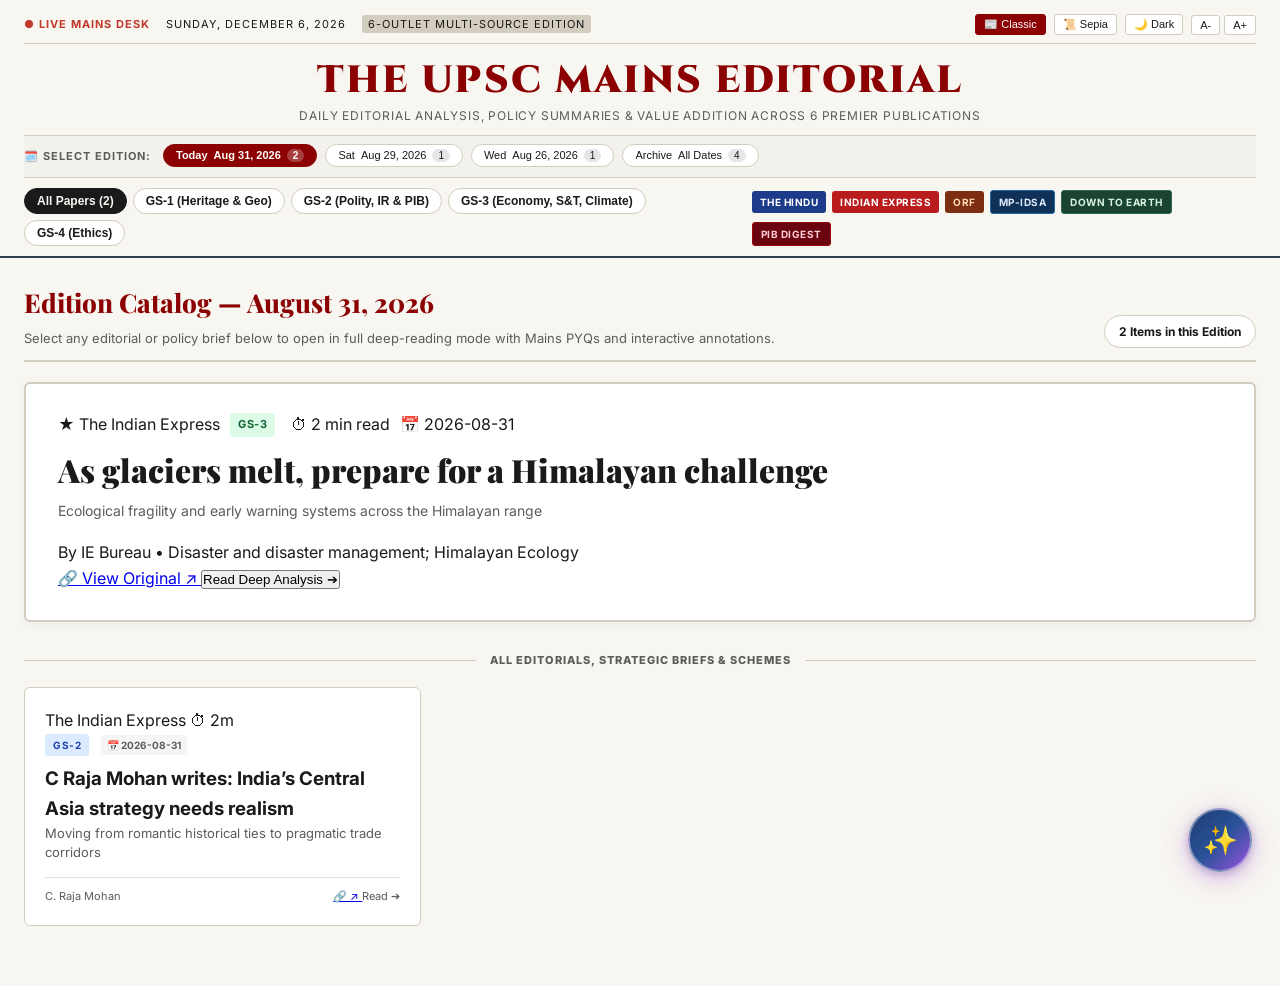
==== commit 24714ab0: "Enable Vercel Web Analytics tracking script in index.html" ====
--- a/frontend/index.html
+++ b/frontend/index.html
@@ -9,6 +9,11 @@
     <link rel="preconnect" href="https://fonts.gstatic.com" crossorigin>
     <link href="https://fonts.googleapis.com/css2?family=Cinzel:wght@700;900&family=Merriweather:ital,wght@0,300;0,400;0,700;1,300;1,400&family=Playfair+Display:ital,wght@0,600;0,800;0,900;1,400;1,600&family=Inter:wght@400;500;600;700&display=swap" rel="stylesheet">
     <link rel="stylesheet" href="css/styles.css">
+    <!-- Vercel Web Analytics & Insights -->
+    <script>
+        window.va = window.va || function () { (window.vaq = window.vaq || []).push(arguments); };
+    </script>
+    <script defer src="/_vercel/insights/script.js"></script>
 </head>
 <body class="theme-newsprint font-normal">
 
